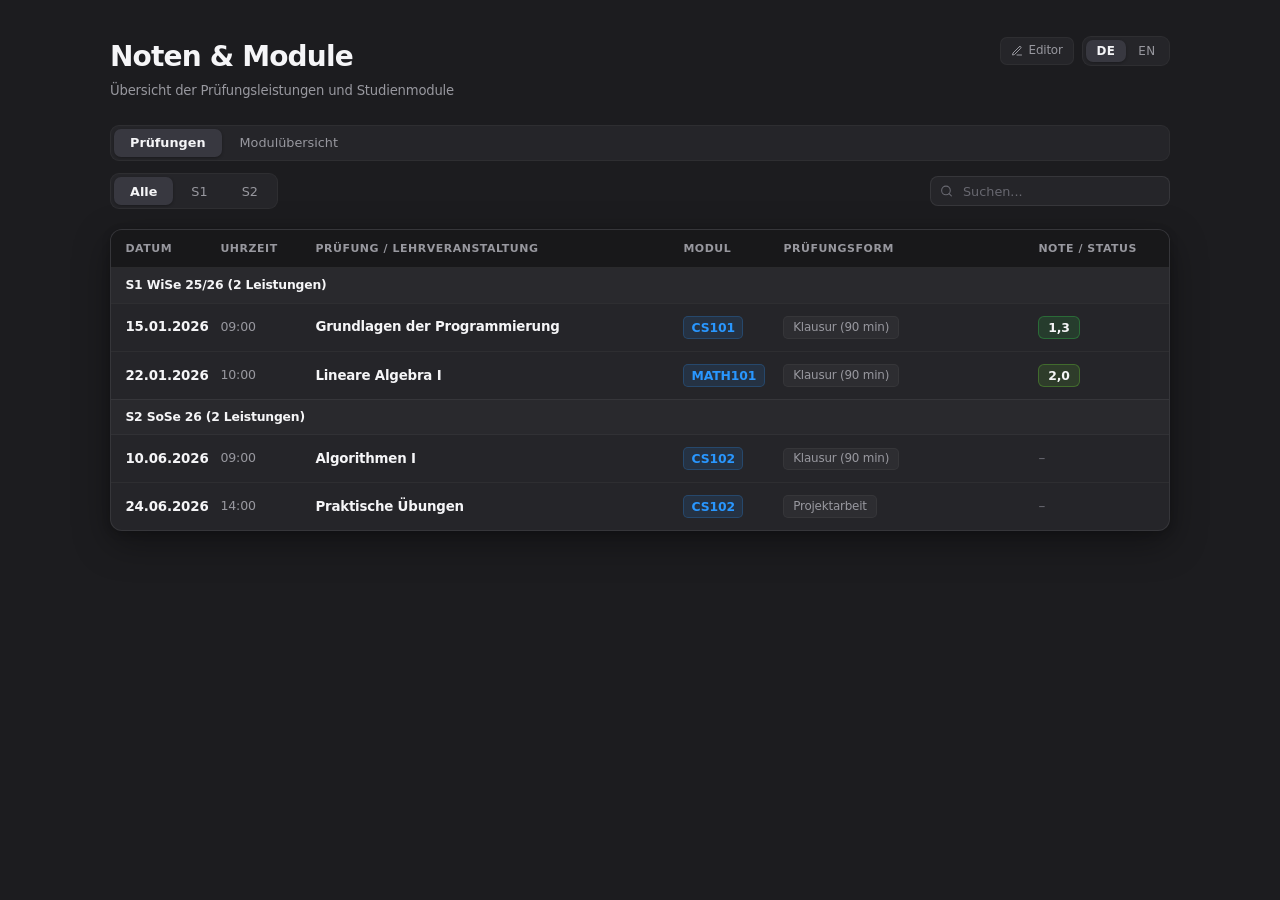
==== index.html @ 687e47d4 "Initial commit" ====
<!DOCTYPE html>
<html lang="de">
<head>
  <meta charset="UTF-8">
  <meta name="viewport" content="width=device-width, initial-scale=1.0, viewport-fit=cover">
  <title>Noten &amp; Module</title>
  <link rel="icon" href="data:image/svg+xml,<svg xmlns=%22http://www.w3.org/2000/svg%22 viewBox=%220 0 100 100%22><text y=%22.9em%22 font-size=%2290%22>🎓</text></svg>">
  <link rel="stylesheet" href="style.css">
</head>
<body>

  <div class="container">
    
    <header class="page-header">
      <div>
        <h1 id="pageTitle">Noten &amp; Module</h1>
        <p class="subtitle" id="pageSubtitle">Übersicht der Prüfungsleistungen und Studienmodule</p>
      </div>
      <div style="display: flex; align-items: center; gap: 0.5rem; flex-wrap: wrap;">
        <a href="editor.html" class="seg-btn" id="editorLink" style="text-decoration: none; display: inline-flex; align-items: center; gap: 0.35rem; background: var(--bg-elevated); border: 1px solid var(--border-subtle); padding: 0.25rem 0.65rem; font-size: 0.745rem; color: var(--fg-secondary);">
          <svg width="12" height="12" viewBox="0 0 24 24" fill="none" stroke="currentColor" stroke-width="2" stroke-linecap="round" stroke-linejoin="round">
            <path d="M12 20h9"></path>
            <path d="M16.5 3.5a2.121 2.121 0 0 1 3 3L7 19l-4 1 1-4L16.5 3.5z"></path>
          </svg>
          <span>Editor</span>
        </a>
        <div class="segmented-control lang-toggle" id="langToggle">
          <button class="seg-btn active" data-lang="de">DE</button>
          <button class="seg-btn" data-lang="en">EN</button>
        </div>
      </div>
    </header>

    
    <div class="controls-wrapper">
      
      <div class="segmented-control" id="viewToggle" role="tablist">
        <button class="seg-btn active" data-view="exams">Prüfungen</button>
        <button class="seg-btn" data-view="modules">Modulübersicht</button>
      </div>

      
      <div class="sub-toolbar">
        <div class="segmented-control scrollable" id="semesterToggle">
          <button class="seg-btn active" data-sem="all">Alle</button>
          
        </div>

        <div class="search-box">
          <svg class="search-icon" viewBox="0 0 24 24" fill="none" stroke="currentColor" stroke-width="2" stroke-linecap="round" stroke-linejoin="round">
            <circle cx="11" cy="11" r="8"></circle>
            <line x1="21" y1="21" x2="16.65" y2="16.65"></line>
          </svg>
          <input 
            type="text" 
            id="searchInput" 
            class="search-input" 
            placeholder="Suchen..."
            autocomplete="off"
          >
        </div>
      </div>
    </div>

    
    <div class="card">
      <div class="table-scroll-wrapper" id="contentArea">
        
      </div>
    </div>
  </div>

  <script>
    
    let DB = null;
    let currentView = 'exams';
    let currentSemester = 'all';
    let searchQuery = '';
    let currentLang = localStorage.getItem('lang') || 'de';
    const openModules = new Set();

    const I18N = {
      de: {
        title: 'Noten & Module',
        subtitle: 'Übersicht der Prüfungsleistungen und Studienmodule',
        viewExams: 'Prüfungen',
        viewModules: 'Modulübersicht',
        all: 'Alle',
        searchPlaceholder: 'Suchen...',
        noData: 'NO DATA',
        noDataSub: 'Keine Daten verfügbar',
        emptyExams: 'Keine Einträge',
        emptyExamsSub: 'Für den gewählten Filter wurden keine Prüfungstermine gefunden.',
        emptyModules: 'Keine Module',
        emptyModulesSub: 'Für den gewählten Filter wurden keine Module gefunden.',
        date: 'Datum',
        time: 'Uhrzeit',
        examCourse: 'Prüfung / Lehrveranstaltung',
        module: 'Modul',
        examFormat: 'Prüfungsform',
        gradeStatus: 'Note / Status',
        modCode: 'Modul-Code',
        modName: 'Modulbezeichnung',
        sem: 'Sem',
        ects: 'ECTS',
        modGrade: 'Modulnote',
        details: 'Details',
        weight: 'Gewicht',
        subAssessment: 'Teilleistung',
        schedule: 'Termin',
        recognized: 'Anerkannt',
        passed: 'bestanden',
        total: 'Gesamt',
        subjectsCount: n => `${n} ${n === 1 ? 'Fach' : 'Fächer'}`,
        assessmentsCount: n => `${n} ${n === 1 ? 'Leistung' : 'Leistungen'}`,
        modulesCount: n => `${n} Module`,
        goToModuleTooltip: 'Moduldetails anzeigen',
        goToExamTooltip: 'Zur Prüfungsterminansicht springen'
      },
      en: {
        title: 'Grades & Modules',
        subtitle: 'Overview of examinations and study modules',
        viewExams: 'Exams',
        viewModules: 'Module Overview',
        all: 'All',
        searchPlaceholder: 'Search...',
        noData: 'NO DATA',
        noDataSub: 'No data available',
        emptyExams: 'No entries',
        emptyExamsSub: 'No examinations found for the selected filter.',
        emptyModules: 'No modules',
        emptyModulesSub: 'No modules found for the selected filter.',
        date: 'Date',
        time: 'Time',
        examCourse: 'Exam / Course',
        module: 'Module',
        examFormat: 'Assessment Format',
        gradeStatus: 'Grade / Status',
        modCode: 'Module Code',
        modName: 'Module Title',
        sem: 'Sem',
        ects: 'ECTS',
        modGrade: 'Module Grade',
        details: 'Details',
        weight: 'Weight',
        subAssessment: 'Sub-assessment',
        schedule: 'Date / Time',
        recognized: 'Recognized',
        passed: 'passed',
        total: 'Total',
        subjectsCount: n => `${n} ${n === 1 ? 'Course' : 'Courses'}`,
        assessmentsCount: n => `${n} ${n === 1 ? 'Assessment' : 'Assessments'}`,
        modulesCount: n => `${n} Modules`,
        goToModuleTooltip: 'Show module details',
        goToExamTooltip: 'Jump to exam schedule'
      }
    };

    function t(key, arg) {
      const dict = I18N[currentLang] || I18N.de;
      const val = dict[key] || I18N.de[key] || key;
      return typeof val === 'function' ? val(arg) : val;
    }

    function applyStaticTranslations() {
      document.documentElement.lang = currentLang;
      document.title = t('title');
      const titleEl = document.getElementById('pageTitle');
      if (titleEl) titleEl.textContent = t('title');
      const subEl = document.getElementById('pageSubtitle');
      if (subEl) subEl.textContent = t('subtitle');
      const examsBtn = document.querySelector('#viewToggle [data-view="exams"]');
      if (examsBtn) examsBtn.textContent = t('viewExams');
      const modsBtn = document.querySelector('#viewToggle [data-view="modules"]');
      if (modsBtn) modsBtn.textContent = t('viewModules');
      const search = document.getElementById('searchInput');
      if (search) search.placeholder = t('searchPlaceholder');
      document.querySelectorAll('#langToggle .seg-btn').forEach(b => {
        b.classList.toggle('active', b.getAttribute('data-lang') === currentLang);
      });
    }

    function esc(s) {
      if (s === null || s === undefined) return '';
      return String(s)
        .replace(/&/g, '&amp;')
        .replace(/</g, '&lt;')
        .replace(/>/g, '&gt;')
        .replace(/"/g, '&quot;')
        .replace(/'/g, '&#39;');
    }

    function encodeSubjectId(name) {
      return String(name || '').replace(/[^a-zA-Z0-9_-]/g, '_');
    }

    function parseDateForSort(dateStr) {
      if (!dateStr) return 9999999999999;
      const str = String(dateStr).trim();
      const mFull = str.match(/^(\d{1,2})\.(\d{1,2})\.(\d{4})/);
      if (mFull) {
        return new Date(parseInt(mFull[3], 10), parseInt(mFull[2], 10) - 1, parseInt(mFull[1], 10)).getTime();
      }
      const mMonth = str.match(/^(\d{1,2})\.(\d{4})/);
      if (mMonth) {
        return new Date(parseInt(mMonth[2], 10), parseInt(mMonth[1], 10) - 1, 15).getTime();
      }
      return 9999999999999;
    }

    function parseTimeForSort(timeStr) {
      if (!timeStr) return 0;
      const m = String(timeStr).match(/^(\d{1,2}):(\d{2})/);
      return m ? parseInt(m[1], 10) * 60 + parseInt(m[2], 10) : 0;
    }

    function getGradeColors(gradeStr) {
      if (!gradeStr) return null;
      const num = parseFloat(String(gradeStr).replace(',', '.'));
      if (isNaN(num)) return null;

      let hue;
      if (num <= 1.0) {
        hue = 140;
      } else if (num <= 2.0) {
        hue = 140 - (num - 1.0) * 40;
      } else if (num <= 3.0) {
        hue = 100 - (num - 2.0) * 48;
      } else if (num <= 4.0) {
        hue = 52 - (num - 3.0) * 30;
      } else {
        hue = Math.max(4, 22 - (num - 4.0) * 18);
      }

      const color = `hsl(${Math.round(hue)}, 78%, 56%)`;
      const bg = `hsla(${Math.round(hue)}, 78%, 56%, 0.12)`;
      const border = `hsla(${Math.round(hue)}, 78%, 56%, 0.28)`;

      return { color, bg, border };
    }

    function renderStatus(grade, status) {
      const st = String(status || '').toLowerCase();
      const gr = grade && String(grade).toLowerCase() !== 'anerkannt' && String(grade).toLowerCase() !== 'recognized' ? String(grade).trim() : '';
      const colors = getGradeColors(gr);

      if (st.includes('anerkannt') || st.includes('recognized')) {
        const recognizedText = t('recognized');
        if (gr && colors) {
          return `
            <div class="status-badge" style="color: ${colors.color}; background-color: ${colors.bg}; border: 1px solid ${colors.border};">
              <span>${esc(recognizedText)}</span>
              <span class="grade-val font-semibold">(${esc(gr)})</span>
            </div>
          `;
        }
        return `
          <div class="status-badge status-anerkannt">
            <span>${esc(recognizedText)}</span>
          </div>
        `;
      }

      if ((st.includes('bestanden') || st.includes('passed')) && !gr) {
        return `
          <div class="status-badge status-grade">
            <span>${esc(t('passed'))}</span>
          </div>
        `;
      }

      if (gr && gr !== 'offen' && gr !== 'pending') {
        if (colors) {
          return `
            <div class="status-badge" style="color: ${colors.color}; background-color: ${colors.bg}; border: 1px solid ${colors.border};">
              <span class="grade-val font-semibold">${esc(gr)}</span>
            </div>
          `;
        }
        return `
          <div class="status-badge status-grade">
            <span class="grade-val font-semibold">${esc(gr)}</span>
          </div>
        `;
      }
      return `<span class="tabular font-medium text-secondary" style="color: var(--fg-tertiary); font-size: 0.85rem;">–</span>`;
    }

    function goToModule(moduleCode) {
      currentView = 'modules';
      document.querySelectorAll('#viewToggle .seg-btn').forEach(b => {
        b.classList.toggle('active', b.getAttribute('data-view') === 'modules');
      });

      if (searchQuery) {
        searchQuery = '';
        const si = document.getElementById('searchInput');
        if (si) si.value = '';
      }

      const mod = (DB.modules || []).find(m => m.code === moduleCode);
      if (mod && currentSemester !== 'all') {
        const modSems = mod.semesters || [mod.semester];
        if (!modSems.includes(Number(currentSemester))) {
          currentSemester = 'all';
          document.querySelectorAll('#semesterToggle .seg-btn').forEach(b => {
            b.classList.toggle('active', b.getAttribute('data-sem') === 'all');
          });
        }
      }

      render();

      setTimeout(() => {
        const el = document.getElementById('mod-row-' + moduleCode);
        if (el) {
          el.scrollIntoView({ behavior: 'smooth', block: 'center' });
          el.classList.remove('highlight-glow');
          void el.offsetWidth;
          el.classList.add('highlight-glow');
        }
      }, 60);
    }

    function goToExam(subjectName) {
      currentView = 'exams';
      document.querySelectorAll('#viewToggle .seg-btn').forEach(b => {
        b.classList.toggle('active', b.getAttribute('data-view') === 'exams');
      });

      if (searchQuery) {
        searchQuery = '';
        const si = document.getElementById('searchInput');
        if (si) si.value = '';
      }

      let targetSem = null;
      (DB.modules || []).forEach(m => {
        (m.subjects || []).forEach(s => {
          if (s.name === subjectName) {
            targetSem = (s.semester !== undefined && s.semester !== null) ? Number(s.semester) : Number(m.semester);
          }
        });
      });

      if (targetSem && currentSemester !== 'all' && Number(currentSemester) !== targetSem) {
        currentSemester = 'all';
        document.querySelectorAll('#semesterToggle .seg-btn').forEach(b => {
          b.classList.toggle('active', b.getAttribute('data-sem') === 'all');
        });
      }

      render();

      setTimeout(() => {
        const el = document.getElementById('exam-row-' + encodeSubjectId(subjectName));
        if (el) {
          el.scrollIntoView({ behavior: 'smooth', block: 'center' });
          el.classList.remove('highlight-glow');
          void el.offsetWidth;
          el.classList.add('highlight-glow');
        }
      }, 60);
    }

    async function loadData() {
      const area = document.getElementById('contentArea');
      const filesToTry = currentLang === 'en'
        ? ['./data.en.json', './data.example.en.json', './data.json', './data.example.json']
        : ['./data.json', './data.example.json'];

      let loaded = false;
      for (const file of filesToTry) {
        try {
          const res = await fetch(file, { cache: 'no-store' });
          if (res.ok) {
            DB = await res.json();
            loaded = true;
            break;
          }
        } catch (e) {}
      }

      if (!loaded) {
        area.innerHTML = `
          <div class="empty-container">
            <div class="empty-icon">
              <svg width="42" height="42" viewBox="0 0 24 24" fill="none" stroke="currentColor" stroke-width="1.5">
                <circle cx="12" cy="12" r="10"></circle>
                <line x1="12" y1="8" x2="12" y2="12"></line>
                <line x1="12" y1="16" x2="12.01" y2="16"></line>
              </svg>
            </div>
            <div class="empty-title">${esc(t('noData'))}</div>
            <div class="empty-subtitle">${esc(t('noDataSub'))}</div>
          </div>
        `;
        return;
      }

      initSemesterButtons();
      render();
    }

    function initSemesterButtons() {
      const container = document.getElementById('semesterToggle');
      const sems = DB.semesters || [];

      let html = `<button class="seg-btn ${currentSemester === 'all' ? 'active' : ''}" data-sem="all">${esc(t('all'))}</button>`;
      sems.forEach(s => {
        const shortName = s.name || `S${s.id}`;
        const activeClass = String(currentSemester) === String(s.id) ? 'active' : '';
        html += `<button class="seg-btn ${activeClass}" data-sem="${s.id}">${esc(shortName)}</button>`;
      });
      container.innerHTML = html;
    }

    function renderExams() {
      const allRows = [];
      (DB.modules || []).forEach(mod => {
        (mod.subjects || []).forEach(s => {
          allRows.push({
            ...s,
            moduleCode: mod.code,
            moduleName: mod.name,
            semester: (s.semester !== undefined && s.semester !== null) ? Number(s.semester) : Number(mod.semester)
          });
        });
      });

      const q = searchQuery;
      const filtered = allRows.filter(item => {
        const matchSem = currentSemester === 'all' || item.semester === Number(currentSemester);
        const matchQuery = !q ||
          item.name.toLowerCase().includes(q) ||
          item.moduleCode.toLowerCase().includes(q) ||
          item.moduleName.toLowerCase().includes(q) ||
          (item.format && item.format.toLowerCase().includes(q)) ||
          (item.grade && String(item.grade).toLowerCase().includes(q)) ||
          (item.date && item.date.toLowerCase().includes(q));
        return matchSem && matchQuery;
      });

      if (filtered.length === 0) {
        return `
          <div class="empty-container">
            <div class="empty-icon">
              <svg width="36" height="36" viewBox="0 0 24 24" fill="none" stroke="currentColor" stroke-width="1.5">
                <circle cx="11" cy="11" r="8"></circle>
                <line x1="21" y1="21" x2="16.65" y2="16.65"></line>
              </svg>
            </div>
            <div class="empty-title">${esc(t('emptyExams'))}</div>
            <div class="empty-subtitle">${esc(t('emptyExamsSub'))}</div>
          </div>
        `;
      }

      const grouped = {};
      filtered.forEach(r => {
        grouped[r.semester] = grouped[r.semester] || [];
        grouped[r.semester].push(r);
      });

      const semMap = {};
      (DB.semesters || []).forEach(s => { semMap[s.id] = s; });

      let html = `
        <table class="tbl-exams">
          <colgroup>
            <col class="c-date">
            <col class="c-time">
            <col class="c-subj">
            <col class="c-mod">
            <col class="c-form">
            <col class="c-grade">
          </colgroup>
          <thead>
            <tr>
              <th>${esc(t('date'))}</th>
              <th>${esc(t('time'))}</th>
              <th>${esc(t('examCourse'))}</th>
              <th>${esc(t('module'))}</th>
              <th>${esc(t('examFormat'))}</th>
              <th>${esc(t('gradeStatus'))}</th>
            </tr>
          </thead>
          <tbody>
      `;

      Object.keys(grouped).sort((a,b) => a - b).forEach(semKey => {
        const sem = semMap[semKey] || { name: `S${semKey}`, period: '' };
        const rows = grouped[semKey];

        rows.sort((a, b) => {
          const d = parseDateForSort(a.date) - parseDateForSort(b.date);
          if (d !== 0) return d;
          return parseTimeForSort(a.time) - parseTimeForSort(b.time);
        });

        const semHeaderTitle = sem.period ? `${esc(sem.name)} ${esc(sem.period)}` : esc(sem.name);

        html += `
          <tr class="semester-group-header">
            <td colspan="6">${semHeaderTitle} (${t('assessmentsCount', rows.length)})</td>
          </tr>
        `;

        rows.forEach(r => {
          const rowId = 'exam-row-' + encodeSubjectId(r.name);
          html += `
            <tr class="main-row" id="${rowId}">
              <td class="tabular font-semibold cell-nowrap">${esc(r.date)}</td>
              <td class="tabular text-secondary cell-nowrap">${esc(r.time)}</td>
              <td class="font-semibold cell-wrap">${esc(r.name)}</td>
              <td class="cell-nowrap">
                <button class="code-link tabular" onclick="goToModule('${esc(r.moduleCode)}')" title="${esc(r.moduleName)} &rarr; ${esc(t('goToModuleTooltip'))}">
                  ${esc(r.moduleCode)}
                </button>
              </td>
              <td class="cell-nowrap"><span class="format-pill">${esc(r.format)}</span></td>
              <td class="cell-nowrap">${renderStatus(r.grade, r.status)}</td>
            </tr>
          `;
        });
      });

      html += `</tbody></table>`;
      return html;
    }

    function renderModules() {
      const q = searchQuery;
      const filtered = (DB.modules || []).filter(mod => {
        const modSems = mod.semesters || [mod.semester];
        const matchSem = currentSemester === 'all' || modSems.includes(Number(currentSemester));
        const subjsMatch = (mod.subjects || []).some(s => s.name.toLowerCase().includes(q));
        const matchQuery = !q ||
          mod.code.toLowerCase().includes(q) ||
          mod.name.toLowerCase().includes(q) ||
          (mod.grade && String(mod.grade).toLowerCase().includes(q)) ||
          subjsMatch;
        return matchSem && matchQuery;
      });

      if (filtered.length === 0) {
        return `
          <div class="empty-container">
            <div class="empty-icon">
              <svg width="36" height="36" viewBox="0 0 24 24" fill="none" stroke="currentColor" stroke-width="1.5">
                <circle cx="11" cy="11" r="8"></circle>
                <line x1="21" y1="21" x2="16.65" y2="16.65"></line>
              </svg>
            </div>
            <div class="empty-title">${esc(t('emptyModules'))}</div>
            <div class="empty-subtitle">${esc(t('emptyModulesSub'))}</div>
          </div>
        `;
      }

      const grouped = {};
      filtered.forEach(m => {
        grouped[m.semester] = grouped[m.semester] || [];
        grouped[m.semester].push(m);
      });

      const semMap = {};
      (DB.semesters || []).forEach(s => { semMap[s.id] = s; });

      let html = `
        <table class="tbl-modules">
          <colgroup>
            <col class="c-code">
            <col class="c-name">
            <col class="c-sem">
            <col class="c-ects">
            <col class="c-grade">
            <col class="c-action">
          </colgroup>
          <thead>
            <tr>
              <th>${esc(t('modCode'))}</th>
              <th>${esc(t('modName'))}</th>
              <th>${esc(t('sem'))}</th>
              <th>${esc(t('ects'))}</th>
              <th>${esc(t('modGrade'))}</th>
              <th style="text-align: right;">${esc(t('details'))}</th>
            </tr>
          </thead>
          <tbody>
      `;

      Object.keys(grouped).sort((a,b) => a - b).forEach(semKey => {
        const sem = semMap[semKey] || { name: `S${semKey}`, period: '' };
        const mods = grouped[semKey];
        const semHeaderTitle = sem.period ? `${esc(sem.name)} ${esc(sem.period)}` : esc(sem.name);

        html += `
          <tr class="semester-group-header">
            <td colspan="6">${semHeaderTitle} (${t('modulesCount', mods.length)})</td>
          </tr>
        `;

        mods.forEach(m => {
          const subjects = m.subjects || [];
          const hasMultiple = subjects.length > 1;
          const isOpen = openModules.has(m.code);

          let subRows = '';
          subjects.forEach(s => {
            const w = s.weight ? `<span class="weight-tag tabular">${Math.round(s.weight * 100)}%</span>` : '';
            const semBadge = (m.semesters && m.semesters.length > 1 && s.semester) 
              ? `<span class="sem-tag tabular">S${s.semester}</span> ` 
              : '';

            subRows += `
              <tr>
                <td class="cell-nowrap">${w}</td>
                <td class="cell-wrap">
                  ${semBadge}
                  <button class="subj-link" onclick="goToExam('${esc(s.name)}')" title="${esc(t('goToExamTooltip'))}">
                    <span>${esc(s.name)}</span>
                    <svg class="subj-link-icon" viewBox="0 0 16 16" fill="currentColor">
                      <path fill-rule="evenodd" d="M1 8a.5.5 0 0 1 .5-.5h11.793l-3.147-3.146a.5.5 0 0 1 .708-.708l4 4a.5.5 0 0 1 0 .708l-4 4a.5.5 0 0 1-.708-.708L13.293 8.5H1.5A.5.5 0 0 1 1 8z"/>
                    </svg>
                  </button>
                </td>
                <td class="cell-nowrap"><span class="format-pill">${esc(s.format)}</span></td>
                <td class="tabular text-secondary cell-nowrap">${esc(s.date)} ${esc(s.time)}</td>
                <td class="cell-nowrap" style="text-align: right;">${renderStatus(s.grade, s.status)}</td>
              </tr>
            `;
          });

          const actionBtn = hasMultiple 
            ? `<button class="expand-btn ${isOpen ? 'open' : ''}" onclick="toggleModule('${esc(m.code)}')">
                 <span>${t('subjectsCount', subjects.length)}</span>
                 <svg class="chevron" viewBox="0 0 12 12"><path d="M4 2.5L7.5 6L4 9.5" fill="none" stroke="currentColor" stroke-width="1.5" stroke-linecap="round" stroke-linejoin="round"/></svg>
               </button>`
            : `<button class="action-arrow-btn" onclick="goToExam('${esc(subjects[0]?.name || m.name)}')" title="${esc(t('goToExamTooltip'))}">
                 <svg viewBox="0 0 12 12"><path d="M4.5 2.5L8 6L4.5 9.5" fill="none" stroke="currentColor" stroke-width="1.5" stroke-linecap="round" stroke-linejoin="round"/></svg>
               </button>`;

          const semDisplay = m.semesterLabel || `S${m.semester}`;
          const modRowId = 'mod-row-' + m.code;

          html += `
            <tr class="main-row" id="${modRowId}">
              <td class="tabular font-semibold cell-nowrap">${esc(m.code)}</td>
              <td class="font-semibold cell-nowrap">${esc(m.name)}</td>
              <td class="tabular text-secondary cell-nowrap">${esc(semDisplay)}</td>
              <td class="tabular cell-nowrap">${m.ects} ECTS</td>
              <td class="cell-nowrap">${renderStatus(m.grade, m.status)}</td>
              <td class="cell-nowrap" style="text-align: right;">${actionBtn}</td>
            </tr>
            <tr class="details-row ${isOpen ? 'open' : ''}" id="details-${esc(m.code)}">
              <td colspan="6">
                <div class="sub-table-container">
                  <table class="sub-table">
                    <colgroup>
                      <col style="width: 55px;">
                      <col style="width: auto; min-width: 190px;">
                      <col style="width: 230px;">
                      <col style="width: 160px;">
                      <col style="width: 135px;">
                    </colgroup>
                    <thead>
                      <tr>
                        <th>${esc(t('weight'))}</th>
                        <th>${esc(t('subAssessment'))}</th>
                        <th>${esc(t('examFormat'))}</th>
                        <th>${esc(t('schedule'))}</th>
                        <th style="text-align: right;">${esc(t('gradeStatus'))}</th>
                      </tr>
                    </thead>
                    <tbody>
                      ${subRows}
                    </tbody>
                  </table>
                </div>
              </td>
            </tr>
          `;
        });
      });

      const totalEcts = filtered.reduce((acc, m) => acc + (Number(m.ects) || 0), 0);
      html += `
        </tbody>
        <tfoot>
          <tr class="summary-row">
            <td colspan="3" class="font-semibold text-secondary" style="text-align: right;">${esc(t('total'))}</td>
            <td class="tabular font-semibold cell-nowrap">&Sigma; ${totalEcts} ECTS</td>
            <td colspan="2"></td>
          </tr>
        </tfoot>
      </table>`;
      return html;
    }

    function toggleModule(code) {
      if (openModules.has(code)) {
        openModules.delete(code);
      } else {
        openModules.add(code);
      }
      render();
    }

    function render() {
      if (!DB) return;
      const area = document.getElementById('contentArea');
      if (currentView === 'exams') {
        area.innerHTML = renderExams();
      } else {
        area.innerHTML = renderModules();
      }
    }

    document.addEventListener('DOMContentLoaded', () => {
      applyStaticTranslations();
      loadData();

      document.getElementById('langToggle').addEventListener('click', (e) => {
        const btn = e.target.closest('.seg-btn');
        if (!btn) return;
        const newLang = btn.getAttribute('data-lang');
        if (newLang === currentLang) return;
        currentLang = newLang;
        localStorage.setItem('lang', currentLang);
        applyStaticTranslations();
        loadData();
      });

      document.getElementById('viewToggle').addEventListener('click', (e) => {
        const btn = e.target.closest('.seg-btn');
        if (!btn) return;
        document.querySelectorAll('#viewToggle .seg-btn').forEach(b => b.classList.remove('active'));
        btn.classList.add('active');
        currentView = btn.getAttribute('data-view');
        render();
      });

      document.getElementById('semesterToggle').addEventListener('click', (e) => {
        const btn = e.target.closest('.seg-btn');
        if (!btn) return;
        document.querySelectorAll('#semesterToggle .seg-btn').forEach(b => b.classList.remove('active'));
        btn.classList.add('active');
        currentSemester = btn.getAttribute('data-sem');
        render();
      });

      const searchInput = document.getElementById('searchInput');
      searchInput.addEventListener('input', (e) => {
        searchQuery = e.target.value.trim().toLowerCase();
        render();
      });
      searchInput.addEventListener('keydown', (e) => {
        if (e.key === 'Escape') {
          e.target.value = '';
          searchQuery = '';
          render();
        }
      });
    });
  </script>
</body>
</html>
---- style.css ----
:root {
      --bg: #1c1c1f;
      --bg-elevated: #252529;
      --bg-hover: #2f2f35;
      --bg-inset: #18181a;
      --bg-active: #383840;

      --fg: #f5f5f7;
      --fg-secondary: #98989f;
      --fg-tertiary: #686870;

      --border: rgba(255, 255, 255, 0.08);
      --border-subtle: rgba(255, 255, 255, 0.04);
      --border-focus: rgba(41, 151, 255, 0.6);

      --accent: #2997ff;
      --accent-hover: #47a6ff;
      --accent-subtle: rgba(41, 151, 255, 0.12);

      --status-green: #30d158;
      --status-green-bg: rgba(48, 209, 88, 0.12);

      --status-orange: #ff9f0a;
      --status-orange-bg: rgba(255, 159, 10, 0.12);

      --card-shadow: 0 12px 36px rgba(0, 0, 0, 0.35), 0 2px 8px rgba(0, 0, 0, 0.2);

      
      --font-system: -apple-system, BlinkMacSystemFont, "SF Pro Text", "SF Pro Display", -ui-sans-serif, system-ui, sans-serif;
    }

    * {
      box-sizing: border-box;
      margin: 0;
      padding: 0;
      -webkit-tap-highlight-color: transparent;
    }

    body {
      font-family: var(--font-system);
      background-color: var(--bg);
      color: var(--fg);
      line-height: 1.47059;
      letter-spacing: -0.012em;
      padding: 2.25rem 1.25rem 4rem;
      -webkit-font-smoothing: antialiased;
      -moz-osx-font-smoothing: grayscale;
    }

    .container {
      max-width: 1060px;
      margin: 0 auto;
    }

    .tabular {
      font-variant-numeric: tabular-nums;
      letter-spacing: -0.01em;
    }

    
    header.page-header {
      display: flex;
      justify-content: space-between;
      align-items: flex-start;
      margin-bottom: 1.5rem;
      gap: 1rem;
    }

    h1 {
      font-size: 1.75rem;
      font-weight: 700;
      letter-spacing: -0.03em;
      color: var(--fg);
    }

    .subtitle {
      font-size: 0.825rem;
      color: var(--fg-secondary);
      margin-top: 0.25rem;
    }

    .lang-toggle .seg-btn {
      padding: 0.25rem 0.65rem;
      font-size: 0.745rem;
      letter-spacing: 0.04em;
    }

    
    .controls-wrapper {
      display: flex;
      flex-direction: column;
      gap: 0.75rem;
      margin-bottom: 1.25rem;
    }

    .segmented-control {
      display: inline-flex;
      background: var(--bg-elevated);
      border: 1px solid var(--border-subtle);
      padding: 3px;
      border-radius: 9px;
      gap: 2px;
      max-width: 100%;
    }

    .segmented-control.scrollable {
      overflow-x: auto;
      scrollbar-width: none;
      -webkit-overflow-scrolling: touch;
    }

    .segmented-control.scrollable::-webkit-scrollbar {
      display: none;
    }

    .seg-btn {
      font-family: var(--font-system);
      background: transparent;
      border: none;
      color: var(--fg-secondary);
      padding: 0.42rem 1rem;
      border-radius: 7px;
      font-size: 0.8rem;
      font-weight: 500;
      cursor: pointer;
      white-space: nowrap;
      transition: all 0.16s cubic-bezier(0.4, 0, 0.2, 1);
    }

    .seg-btn:hover {
      color: var(--fg);
    }

    .seg-btn.active {
      background: var(--bg-active);
      color: var(--fg);
      font-weight: 600;
      box-shadow: 0 1px 3px rgba(0, 0, 0, 0.3);
    }

    .sub-toolbar {
      display: flex;
      justify-content: space-between;
      align-items: center;
      flex-wrap: wrap;
      gap: 0.75rem;
    }

    .search-box {
      position: relative;
      flex-grow: 1;
      max-width: 240px;
    }

    .search-input {
      width: 100%;
      background: var(--bg-elevated);
      border: 1px solid var(--border);
      color: var(--fg);
      padding: 0.4rem 0.75rem 0.4rem 2rem;
      border-radius: 8px;
      font-size: 0.8rem;
      font-family: var(--font-system);
      outline: none;
      transition: all 0.2s ease;
    }

    .search-input::placeholder {
      color: var(--fg-tertiary);
    }

    .search-input:focus {
      background: var(--bg-hover);
      border-color: var(--border-focus);
      box-shadow: 0 0 0 3px rgba(41, 151, 255, 0.2);
    }

    .search-icon {
      position: absolute;
      left: 0.65rem;
      top: 50%;
      transform: translateY(-50%);
      width: 13px;
      height: 13px;
      color: var(--fg-tertiary);
      pointer-events: none;
    }

    
    .card {
      background: var(--bg-elevated);
      border: 1px solid var(--border);
      border-radius: 12px;
      box-shadow: var(--card-shadow);
      overflow: hidden;
      margin-bottom: 1.25rem;
    }

    .table-scroll-wrapper {
      width: 100%;
      overflow-x: auto;
      -webkit-overflow-scrolling: touch;
    }

    table {
      width: 100%;
      border-collapse: collapse;
      table-layout: fixed;
      font-size: 0.835rem;
      text-align: left;
    }

    
    .tbl-exams { min-width: 900px; }
    .tbl-exams col.c-date   { width: 95px; }
    .tbl-exams col.c-time   { width: 95px; }
    .tbl-exams col.c-subj   { width: auto; min-width: 210px; }
    .tbl-exams col.c-mod    { width: 100px; }
    .tbl-exams col.c-form   { width: 255px; }
    .tbl-exams col.c-grade  { width: 145px; }

    
    .tbl-modules { min-width: 900px; }
    .tbl-modules col.c-code   { width: 115px; }
    .tbl-modules col.c-name   { width: auto; min-width: 360px; }
    .tbl-modules col.c-sem    { width: 75px; }
    .tbl-modules col.c-ects   { width: 85px; }
    .tbl-modules col.c-grade  { width: 140px; }
    .tbl-modules col.c-action { width: 95px; }

    tfoot tr.summary-row td {
      background: var(--bg-inset);
      border-top: 1px solid var(--border);
      font-weight: 600;
      font-size: 0.8rem;
      color: var(--fg);
      padding: 0.65rem 0.9rem;
    }

    thead th {
      background: var(--bg-inset);
      color: var(--fg-secondary);
      font-weight: 600;
      text-transform: uppercase;
      font-size: 0.685rem;
      letter-spacing: 0.05em;
      padding: 0.65rem 0.9rem;
      border-bottom: 1px solid var(--border);
      user-select: none;
    }

    tr.semester-group-header td {
      background: rgba(255, 255, 255, 0.02);
      font-weight: 600;
      font-size: 0.775rem;
      color: var(--fg);
      padding: 0.55rem 0.9rem;
      border-top: 1px solid var(--border);
      border-bottom: 1px solid var(--border-subtle);
    }

    tbody tr.main-row {
      border-bottom: 1px solid var(--border-subtle);
      transition: background-color 0.15s ease;
    }

    tbody tr.main-row:last-child {
      border-bottom: none;
    }

    tbody tr.main-row:hover {
      background-color: var(--bg-hover);
    }

    tbody td {
      padding: 0.75rem 0.9rem;
      vertical-align: middle;
      line-height: 1.35;
    }

    .cell-wrap {
      white-space: normal;
      word-break: normal;
      overflow-wrap: break-word;
      hyphens: auto;
    }

    .cell-nowrap {
      white-space: nowrap;
    }

    .text-secondary {
      color: var(--fg-secondary);
      font-size: 0.785rem;
    }

    .text-tertiary {
      color: var(--fg-tertiary);
    }

    .font-semibold {
      font-weight: 600;
      color: var(--fg);
    }

    
    .code-link {
      font-family: var(--font-system);
      font-size: 0.775rem;
      font-weight: 600;
      color: var(--accent);
      background: var(--accent-subtle);
      border: 1px solid rgba(41, 151, 255, 0.22);
      padding: 0.18rem 0.45rem;
      border-radius: 5px;
      cursor: pointer;
      display: inline-block;
      transition: all 0.15s ease;
      white-space: nowrap;
    }

    .code-link:hover {
      background: rgba(41, 151, 255, 0.25);
      color: var(--accent-hover);
      border-color: rgba(41, 151, 255, 0.4);
    }

    .subj-link {
      font-family: var(--font-system);
      font-size: 0.835rem;
      font-weight: 600;
      color: var(--fg);
      background: transparent;
      border: none;
      cursor: pointer;
      padding: 0;
      text-align: left;
      transition: color 0.15s ease;
      display: inline-flex;
      align-items: center;
      gap: 0.3rem;
    }

    .subj-link:hover {
      color: var(--accent);
    }

    .subj-link-icon {
      opacity: 0;
      width: 10px;
      height: 10px;
      color: var(--accent);
      transition: all 0.15s ease;
      transform: translateX(-3px);
    }

    .subj-link:hover .subj-link-icon {
      opacity: 1;
      transform: translateX(0);
    }

    
    @keyframes appleRowGlow {
      0% {
        background-color: rgba(41, 151, 255, 0.35);
      }
      60% {
        background-color: rgba(41, 151, 255, 0.12);
      }
      100% {
        background-color: transparent;
      }
    }

    .highlight-glow {
      animation: appleRowGlow 1.8s cubic-bezier(0.2, 0.8, 0.2, 1) forwards !important;
    }

    
    .status-badge {
      display: inline-flex;
      align-items: center;
      gap: 0.35rem;
      font-size: 0.775rem;
      font-weight: 500;
      white-space: nowrap;
      padding: 0.18rem 0.55rem;
      border-radius: 6px;
      line-height: 1.25;
      letter-spacing: -0.01em;
    }

    .status-anerkannt {
      background-color: rgba(48, 209, 88, 0.12);
      color: var(--status-green);
      border: 1px solid rgba(48, 209, 88, 0.28);
    }

    .status-grade {
      background-color: rgba(48, 209, 88, 0.12);
      color: var(--status-green);
      border: 1px solid rgba(48, 209, 88, 0.28);
    }

    .status-badge .grade-val {
      font-weight: 600;
    }

    .format-pill {
      display: inline-block;
      font-size: 0.745rem;
      color: var(--fg-secondary);
      background: rgba(255, 255, 255, 0.04);
      border: 1px solid var(--border-subtle);
      padding: 0.18rem 0.55rem;
      border-radius: 5px;
      line-height: 1.25;
      white-space: nowrap;
    }

    .sem-tag {
      font-size: 0.685rem;
      font-weight: 600;
      color: var(--accent);
      background: var(--accent-subtle);
      padding: 0.1rem 0.3rem;
      border-radius: 4px;
      margin-right: 0.25rem;
      white-space: nowrap;
    }

    
    .expand-btn {
      font-family: var(--font-system);
      background: rgba(255, 255, 255, 0.05);
      border: 1px solid var(--border-subtle);
      color: var(--fg-secondary);
      font-size: 0.75rem;
      font-weight: 500;
      cursor: pointer;
      display: inline-flex;
      align-items: center;
      gap: 0.35rem;
      padding: 0.22rem 0.55rem;
      border-radius: 6px;
      transition: all 0.15s ease;
    }

    .expand-btn:hover {
      background: rgba(255, 255, 255, 0.1);
      color: var(--fg);
      border-color: var(--border);
    }

    .action-arrow-btn {
      background: transparent;
      border: none;
      color: var(--fg-tertiary);
      cursor: pointer;
      display: inline-flex;
      align-items: center;
      justify-content: center;
      padding: 0.25rem 0.4rem;
      border-radius: 4px;
      transition: color 0.15s ease, transform 0.15s ease;
    }

    .action-arrow-btn:hover {
      color: var(--fg);
      transform: translateX(2px);
    }

    .action-arrow-btn svg {
      width: 11px;
      height: 11px;
    }

    .chevron {
      width: 10px;
      height: 10px;
      transition: transform 0.2s cubic-bezier(0.4, 0, 0.2, 1);
    }

    .expand-btn.open .chevron {
      transform: rotate(90deg);
    }

    tr.details-row {
      display: none;
      background: var(--bg-inset);
      border-bottom: 1px solid var(--border);
    }

    tr.details-row.open {
      display: table-row;
    }

    .sub-table-container {
      padding: 0.75rem 0.9rem 0.75rem 1.8rem;
    }

    .sub-table {
      width: 100%;
      min-width: unset;
      table-layout: fixed;
      border-collapse: collapse;
      font-size: 0.785rem;
      background: var(--bg-elevated);
      border: 1px solid var(--border-subtle);
      border-radius: 7px;
      overflow: hidden;
    }

    .sub-table th {
      background: rgba(255, 255, 255, 0.02);
      border-bottom: 1px solid var(--border);
      padding: 0.45rem 0.7rem;
      font-size: 0.65rem;
      text-transform: uppercase;
      letter-spacing: 0.04em;
      color: var(--fg-secondary);
    }

    .sub-table td {
      padding: 0.55rem 0.7rem;
      border-bottom: 1px solid var(--border-subtle);
      background: transparent;
      line-height: 1.35;
    }

    .sub-table tr:last-child td {
      border-bottom: none;
    }

    .weight-tag {
      font-size: 0.7rem;
      font-weight: 600;
      color: var(--fg-secondary);
      background: rgba(255, 255, 255, 0.05);
      padding: 0.1rem 0.3rem;
      border-radius: 3px;
      border: 1px solid var(--border-subtle);
    }

    
    .empty-container {
      padding: 4.5rem 1.5rem;
      text-align: center;
    }

    .empty-icon {
      margin-bottom: 0.75rem;
      color: var(--fg-tertiary);
    }

    .empty-title {
      font-size: 1.15rem;
      font-weight: 700;
      color: var(--fg);
      letter-spacing: -0.015em;
      margin-bottom: 0.35rem;
    }

    .empty-subtitle {
      font-size: 0.85rem;
      color: var(--fg-secondary);
      max-width: 420px;
      margin: 0 auto;
      line-height: 1.4;
    }

    
    @media (max-width: 680px) {
      body {
        padding: 1rem 0.65rem 3rem;
      }

      header.page-header {
        align-items: center;
        margin-bottom: 1rem;
      }

      .lang-toggle {
        width: auto;
        flex-shrink: 0;
      }

      h1 {
        font-size: 1.35rem;
      }

      .search-box {
        max-width: 100%;
      }

      .search-input {
        font-size: 16px;
        padding: 0.5rem 0.75rem 0.5rem 2.2rem;
      }

      .sub-toolbar {
        flex-direction: column-reverse;
        align-items: stretch;
        gap: 0.6rem;
      }

      .segmented-control {
        width: 100%;
      }

      .segmented-control.scrollable {
        padding: 4px;
      }

      .seg-btn {
        padding: 0.45rem 0.85rem;
      }

      #viewToggle .seg-btn {
        flex: 1;
        text-align: center;
      }

      .card {
        border-radius: 10px;
        margin-bottom: 1rem;
      }

      tbody td {
        padding: 0.6rem 0.65rem;
        font-size: 0.785rem;
      }

      thead th {
        padding: 0.5rem 0.65rem;
        font-size: 0.65rem;
      }

      .sub-table-container {
        padding: 0.5rem 0.4rem 0.5rem 0.75rem;
      }

      .sub-table td {
        padding: 0.45rem 0.5rem;
        font-size: 0.735rem;
      }

      .sub-table th {
        padding: 0.35rem 0.5rem;
      }

      .action-arrow-btn {
        padding: 0.4rem 0.6rem;
        min-height: 32px;
      }
    }

    @media print {
      body { padding: 0; background: #fff; color: #000; }
      .controls-wrapper { display: none; }
      .card { border: 1px solid #ccc; box-shadow: none; border-radius: 0; }
      tr.details-row { display: table-row !important; }
      .expand-btn { display: none; }
    }
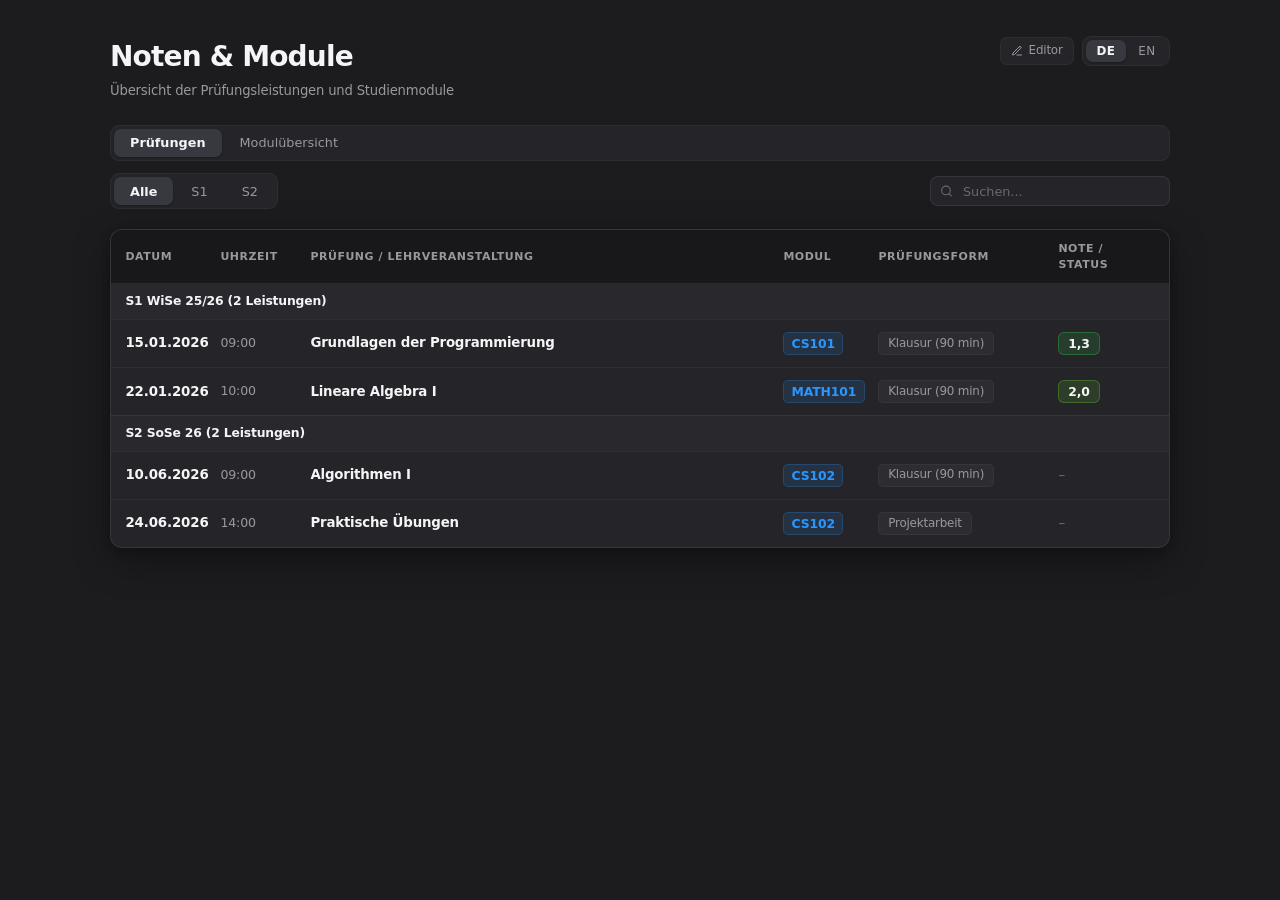
==== commit 6a614286: "fix: responsive table scaling and text wrapping" ====
--- a/index.html
+++ b/index.html
@@ -518,7 +518,7 @@
                   ${esc(r.moduleCode)}
                 </button>
               </td>
-              <td class="cell-nowrap"><span class="format-pill">${esc(r.format)}</span></td>
+              <td><span class="format-pill">${esc(r.format)}</span></td>
               <td class="cell-nowrap">${renderStatus(r.grade, r.status)}</td>
             </tr>
           `;
@@ -625,7 +625,7 @@
                     </svg>
                   </button>
                 </td>
-                <td class="cell-nowrap"><span class="format-pill">${esc(s.format)}</span></td>
+                <td><span class="format-pill">${esc(s.format)}</span></td>
                 <td class="tabular text-secondary cell-nowrap">${esc(s.date)} ${esc(s.time)}</td>
                 <td class="cell-nowrap" style="text-align: right;">${renderStatus(s.grade, s.status)}</td>
               </tr>
@@ -647,7 +647,7 @@
           html += `
             <tr class="main-row" id="${modRowId}">
               <td class="tabular font-semibold cell-nowrap">${esc(m.code)}</td>
-              <td class="font-semibold cell-nowrap">${esc(m.name)}</td>
+              <td class="font-semibold cell-wrap">${esc(m.name)}</td>
               <td class="tabular text-secondary cell-nowrap">${esc(semDisplay)}</td>
               <td class="tabular cell-nowrap">${m.ects} ECTS</td>
               <td class="cell-nowrap">${renderStatus(m.grade, m.status)}</td>
@@ -659,10 +659,10 @@
                   <table class="sub-table">
                     <colgroup>
                       <col style="width: 55px;">
-                      <col style="width: auto; min-width: 190px;">
-                      <col style="width: 230px;">
-                      <col style="width: 160px;">
+                      <col style="width: auto; min-width: 160px;">
+                      <col style="width: 170px;">
                       <col style="width: 135px;">
+                      <col style="width: 115px;">
                     </colgroup>
                     <thead>
                       <tr>
--- a/style.css
+++ b/style.css
@@ -211,22 +211,22 @@
     }
 
     
-    .tbl-exams { min-width: 900px; }
+    .tbl-exams { width: 100%; min-width: 680px; }
     .tbl-exams col.c-date   { width: 95px; }
-    .tbl-exams col.c-time   { width: 95px; }
-    .tbl-exams col.c-subj   { width: auto; min-width: 210px; }
-    .tbl-exams col.c-mod    { width: 100px; }
-    .tbl-exams col.c-form   { width: 255px; }
-    .tbl-exams col.c-grade  { width: 145px; }
-
-    
-    .tbl-modules { min-width: 900px; }
-    .tbl-modules col.c-code   { width: 115px; }
-    .tbl-modules col.c-name   { width: auto; min-width: 360px; }
-    .tbl-modules col.c-sem    { width: 75px; }
-    .tbl-modules col.c-ects   { width: 85px; }
-    .tbl-modules col.c-grade  { width: 140px; }
-    .tbl-modules col.c-action { width: 95px; }
+    .tbl-exams col.c-time   { width: 90px; }
+    .tbl-exams col.c-subj   { width: auto; min-width: 170px; }
+    .tbl-exams col.c-mod    { width: 95px; }
+    .tbl-exams col.c-form   { width: 180px; }
+    .tbl-exams col.c-grade  { width: 125px; }
+
+    
+    .tbl-modules { width: 100%; min-width: 650px; }
+    .tbl-modules col.c-code   { width: 105px; }
+    .tbl-modules col.c-name   { width: auto; min-width: 200px; }
+    .tbl-modules col.c-sem    { width: 65px; }
+    .tbl-modules col.c-ects   { width: 75px; }
+    .tbl-modules col.c-grade  { width: 120px; }
+    .tbl-modules col.c-action { width: 90px; }
 
     tfoot tr.summary-row td {
       background: var(--bg-inset);
@@ -414,8 +414,9 @@
       border: 1px solid var(--border-subtle);
       padding: 0.18rem 0.55rem;
       border-radius: 5px;
-      line-height: 1.25;
-      white-space: nowrap;
+      line-height: 1.3;
+      white-space: normal;
+      word-break: normal;
     }
 
     .sem-tag {
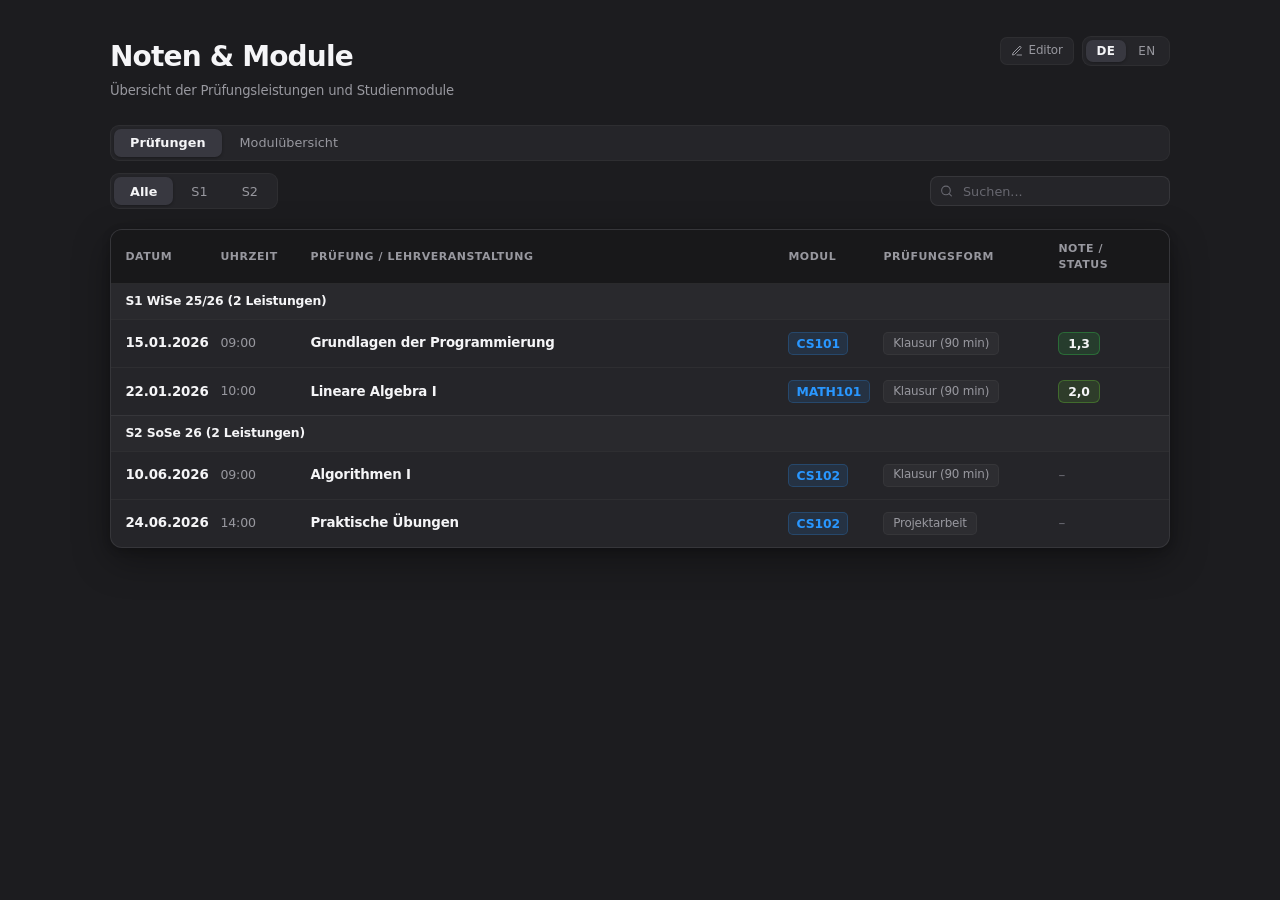
==== commit afdf9da7: "fix: widen action column to fit expand button without scroll" ====
--- a/index.html
+++ b/index.html
@@ -584,7 +584,7 @@
               <th>${esc(t('sem'))}</th>
               <th>${esc(t('ects'))}</th>
               <th>${esc(t('modGrade'))}</th>
-              <th style="text-align: right;">${esc(t('details'))}</th>
+              <th class="cell-action">${esc(t('details'))}</th>
             </tr>
           </thead>
           <tbody>
@@ -651,18 +651,18 @@
               <td class="tabular text-secondary cell-nowrap">${esc(semDisplay)}</td>
               <td class="tabular cell-nowrap">${m.ects} ECTS</td>
               <td class="cell-nowrap">${renderStatus(m.grade, m.status)}</td>
-              <td class="cell-nowrap" style="text-align: right;">${actionBtn}</td>
+              <td class="cell-action">${actionBtn}</td>
             </tr>
             <tr class="details-row ${isOpen ? 'open' : ''}" id="details-${esc(m.code)}">
               <td colspan="6">
                 <div class="sub-table-container">
                   <table class="sub-table">
                     <colgroup>
-                      <col style="width: 55px;">
-                      <col style="width: auto; min-width: 160px;">
-                      <col style="width: 170px;">
-                      <col style="width: 135px;">
-                      <col style="width: 115px;">
+                      <col style="width: 50px;">
+                      <col style="width: auto;">
+                      <col style="width: 160px;">
+                      <col style="width: 130px;">
+                      <col style="width: 110px;">
                     </colgroup>
                     <thead>
                       <tr>
--- a/style.css
+++ b/style.css
@@ -211,22 +211,39 @@
     }
 
     
-    .tbl-exams { width: 100%; min-width: 680px; }
+    .tbl-exams { width: 100%; min-width: 650px; }
     .tbl-exams col.c-date   { width: 95px; }
     .tbl-exams col.c-time   { width: 90px; }
-    .tbl-exams col.c-subj   { width: auto; min-width: 170px; }
+    .tbl-exams col.c-subj   { width: auto; }
     .tbl-exams col.c-mod    { width: 95px; }
-    .tbl-exams col.c-form   { width: 180px; }
+    .tbl-exams col.c-form   { width: 175px; }
     .tbl-exams col.c-grade  { width: 125px; }
 
     
-    .tbl-modules { width: 100%; min-width: 650px; }
+    .tbl-modules { width: 100%; min-width: 620px; }
     .tbl-modules col.c-code   { width: 105px; }
-    .tbl-modules col.c-name   { width: auto; min-width: 200px; }
+    .tbl-modules col.c-name   { width: auto; }
     .tbl-modules col.c-sem    { width: 65px; }
     .tbl-modules col.c-ects   { width: 75px; }
     .tbl-modules col.c-grade  { width: 120px; }
-    .tbl-modules col.c-action { width: 90px; }
+    .tbl-modules col.c-action { width: 120px; }
+
+    .cell-action {
+      text-align: right;
+      white-space: nowrap;
+      padding-right: 0.9rem !important;
+      padding-left: 0.25rem !important;
+    }
+
+    thead th.cell-action {
+      text-align: right;
+      padding-right: 0.9rem !important;
+      padding-left: 0.25rem !important;
+    }
+
+    tr.details-row > td {
+      padding: 0;
+    }
 
     tfoot tr.summary-row td {
       background: var(--bg-inset);
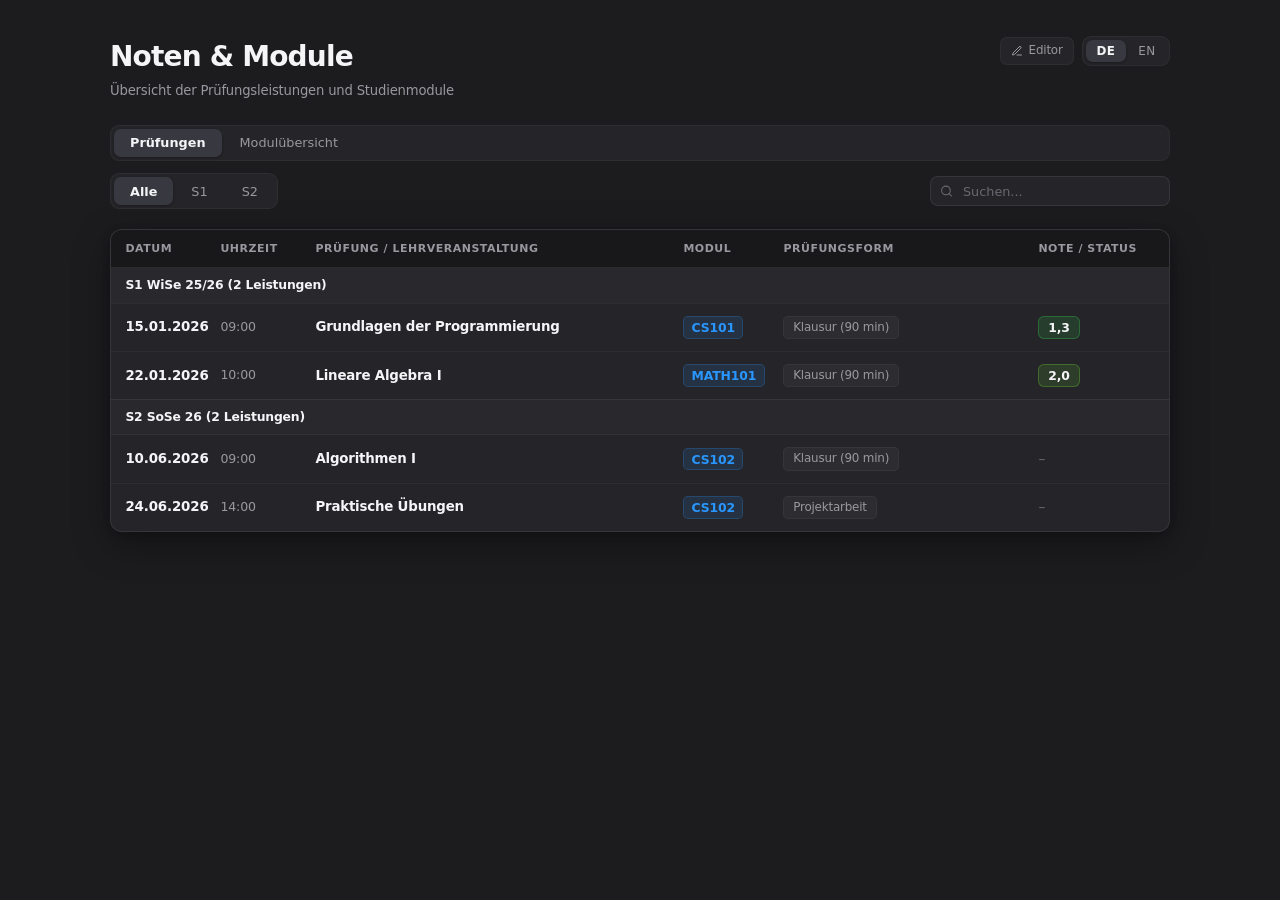
==== commit b776160b: "align table column widths with reference site and fix expand button sizing" ====
--- a/index.html
+++ b/index.html
@@ -518,7 +518,7 @@
                   ${esc(r.moduleCode)}
                 </button>
               </td>
-              <td><span class="format-pill">${esc(r.format)}</span></td>
+              <td class="cell-nowrap"><span class="format-pill">${esc(r.format)}</span></td>
               <td class="cell-nowrap">${renderStatus(r.grade, r.status)}</td>
             </tr>
           `;
@@ -625,7 +625,7 @@
                     </svg>
                   </button>
                 </td>
-                <td><span class="format-pill">${esc(s.format)}</span></td>
+                <td class="cell-nowrap"><span class="format-pill">${esc(s.format)}</span></td>
                 <td class="tabular text-secondary cell-nowrap">${esc(s.date)} ${esc(s.time)}</td>
                 <td class="cell-nowrap" style="text-align: right;">${renderStatus(s.grade, s.status)}</td>
               </tr>
@@ -647,7 +647,7 @@
           html += `
             <tr class="main-row" id="${modRowId}">
               <td class="tabular font-semibold cell-nowrap">${esc(m.code)}</td>
-              <td class="font-semibold cell-wrap">${esc(m.name)}</td>
+              <td class="font-semibold cell-nowrap">${esc(m.name)}</td>
               <td class="tabular text-secondary cell-nowrap">${esc(semDisplay)}</td>
               <td class="tabular cell-nowrap">${m.ects} ECTS</td>
               <td class="cell-nowrap">${renderStatus(m.grade, m.status)}</td>
@@ -658,11 +658,11 @@
                 <div class="sub-table-container">
                   <table class="sub-table">
                     <colgroup>
-                      <col style="width: 50px;">
-                      <col style="width: auto;">
+                      <col style="width: 55px;">
+                      <col style="width: auto; min-width: 190px;">
+                      <col style="width: 230px;">
                       <col style="width: 160px;">
-                      <col style="width: 130px;">
-                      <col style="width: 110px;">
+                      <col style="width: 135px;">
                     </colgroup>
                     <thead>
                       <tr>
--- a/style.css
+++ b/style.css
@@ -211,22 +211,22 @@
     }
 
     
-    .tbl-exams { width: 100%; min-width: 650px; }
+    .tbl-exams { width: 100%; min-width: 900px; }
     .tbl-exams col.c-date   { width: 95px; }
-    .tbl-exams col.c-time   { width: 90px; }
-    .tbl-exams col.c-subj   { width: auto; }
-    .tbl-exams col.c-mod    { width: 95px; }
-    .tbl-exams col.c-form   { width: 175px; }
-    .tbl-exams col.c-grade  { width: 125px; }
-
-    
-    .tbl-modules { width: 100%; min-width: 620px; }
-    .tbl-modules col.c-code   { width: 105px; }
-    .tbl-modules col.c-name   { width: auto; }
-    .tbl-modules col.c-sem    { width: 65px; }
-    .tbl-modules col.c-ects   { width: 75px; }
-    .tbl-modules col.c-grade  { width: 120px; }
-    .tbl-modules col.c-action { width: 120px; }
+    .tbl-exams col.c-time   { width: 95px; }
+    .tbl-exams col.c-subj   { width: auto; min-width: 210px; }
+    .tbl-exams col.c-mod    { width: 100px; }
+    .tbl-exams col.c-form   { width: 255px; }
+    .tbl-exams col.c-grade  { width: 145px; }
+
+    
+    .tbl-modules { width: 100%; min-width: 900px; }
+    .tbl-modules col.c-code   { width: 115px; }
+    .tbl-modules col.c-name   { width: auto; min-width: 360px; }
+    .tbl-modules col.c-sem    { width: 75px; }
+    .tbl-modules col.c-ects   { width: 85px; }
+    .tbl-modules col.c-grade  { width: 140px; }
+    .tbl-modules col.c-action { width: 110px; }
 
     .cell-action {
       text-align: right;
@@ -458,10 +458,11 @@
       cursor: pointer;
       display: inline-flex;
       align-items: center;
-      gap: 0.35rem;
-      padding: 0.22rem 0.55rem;
+      gap: 0.3rem;
+      padding: 0.22rem 0.5rem;
       border-radius: 6px;
       transition: all 0.15s ease;
+      white-space: nowrap;
     }
 
     .expand-btn:hover {
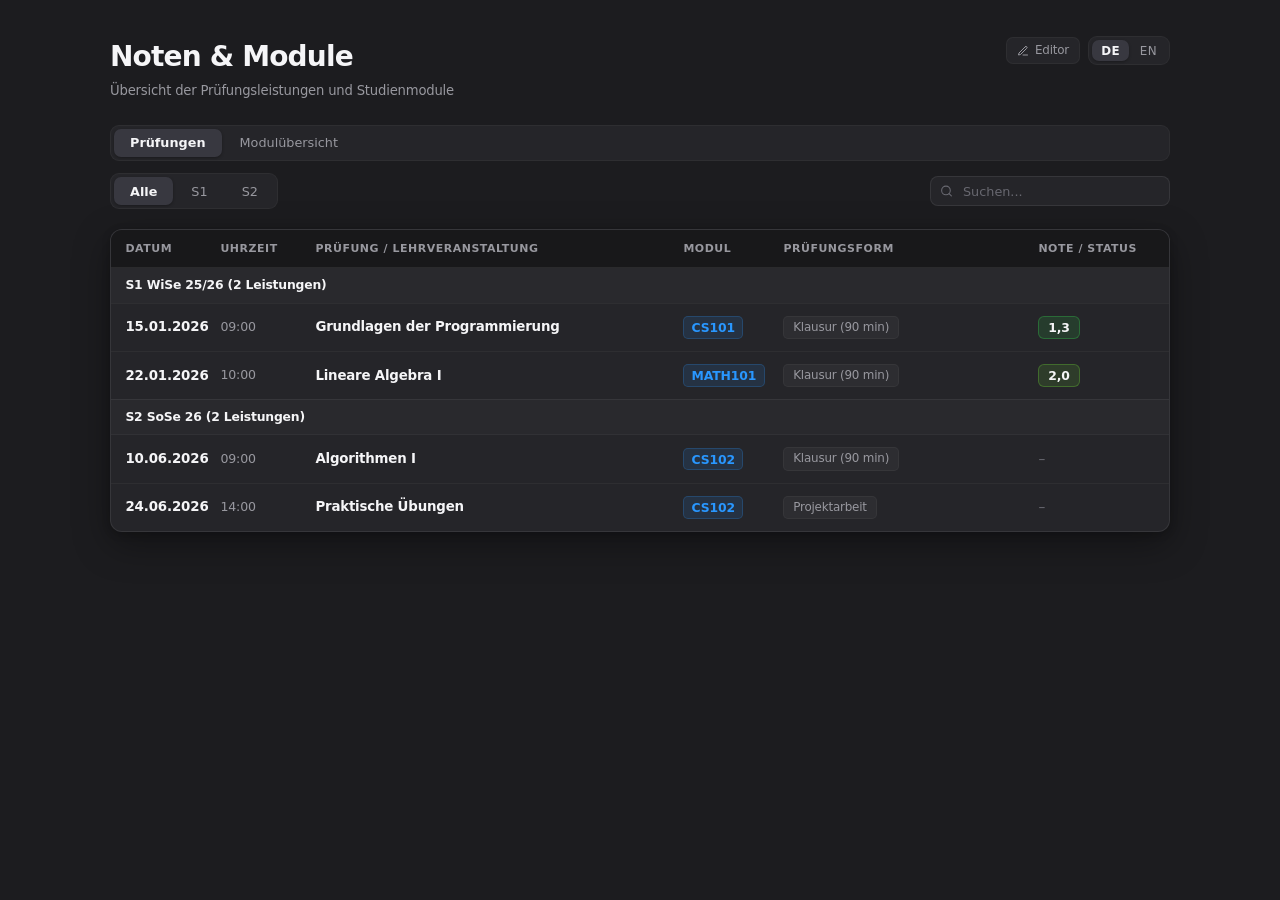
==== commit 25864c6f: "fix mobile lang toggle sizing and header layout" ====
--- a/index.html
+++ b/index.html
@@ -16,8 +16,8 @@
         <h1 id="pageTitle">Noten &amp; Module</h1>
         <p class="subtitle" id="pageSubtitle">Übersicht der Prüfungsleistungen und Studienmodule</p>
       </div>
-      <div style="display: flex; align-items: center; gap: 0.5rem; flex-wrap: wrap;">
-        <a href="editor.html" class="seg-btn" id="editorLink" style="text-decoration: none; display: inline-flex; align-items: center; gap: 0.35rem; background: var(--bg-elevated); border: 1px solid var(--border-subtle); padding: 0.25rem 0.65rem; font-size: 0.745rem; color: var(--fg-secondary);">
+      <div class="header-actions">
+        <a href="editor.html" class="header-action-btn" id="editorLink">
           <svg width="12" height="12" viewBox="0 0 24 24" fill="none" stroke="currentColor" stroke-width="2" stroke-linecap="round" stroke-linejoin="round">
             <path d="M12 20h9"></path>
             <path d="M16.5 3.5a2.121 2.121 0 0 1 3 3L7 19l-4 1 1-4L16.5 3.5z"></path>
--- a/style.css
+++ b/style.css
@@ -79,10 +79,48 @@
       margin-top: 0.25rem;
     }
 
-    .lang-toggle .seg-btn {
+    .header-actions {
+      display: flex;
+      align-items: center;
+      gap: 0.5rem;
+      flex-shrink: 0;
+    }
+
+    .header-action-btn {
+      text-decoration: none;
+      display: inline-flex;
+      align-items: center;
+      gap: 0.35rem;
+      background: var(--bg-elevated);
+      border: 1px solid var(--border-subtle);
+      border-radius: 7px;
       padding: 0.25rem 0.65rem;
       font-size: 0.745rem;
+      font-weight: 500;
+      color: var(--fg-secondary);
+      transition: all 0.15s ease;
+      white-space: nowrap;
+    }
+
+    .header-action-btn:hover {
+      background: var(--bg-hover);
+      color: var(--fg);
+      border-color: var(--border);
+    }
+
+    .lang-toggle {
+      display: inline-flex;
+      width: auto !important;
+      flex-shrink: 0 !important;
+    }
+
+    .lang-toggle .seg-btn {
+      padding: 0.22rem 0.55rem;
+      font-size: 0.745rem;
       letter-spacing: 0.04em;
+      min-width: 32px;
+      text-align: center;
+      line-height: 1.2;
     }
 
     
@@ -595,13 +633,31 @@
       }
 
       header.page-header {
-        align-items: center;
+        align-items: flex-start;
         margin-bottom: 1rem;
+        gap: 0.75rem;
+      }
+
+      .header-actions {
+        gap: 0.35rem;
+      }
+
+      .header-action-btn {
+        padding: 0.22rem 0.5rem;
+        font-size: 0.72rem;
       }
 
       .lang-toggle {
-        width: auto;
-        flex-shrink: 0;
+        width: auto !important;
+        flex-shrink: 0 !important;
+        display: inline-flex !important;
+      }
+
+      .lang-toggle .seg-btn {
+        padding: 0.22rem 0.5rem !important;
+        font-size: 0.72rem !important;
+        min-width: 28px !important;
+        line-height: 1.2 !important;
       }
 
       h1 {
@@ -623,7 +679,7 @@
         gap: 0.6rem;
       }
 
-      .segmented-control {
+      .segmented-control:not(.lang-toggle) {
         width: 100%;
       }
 
@@ -633,6 +689,12 @@
 
       .seg-btn {
         padding: 0.45rem 0.85rem;
+      }
+
+      .lang-toggle .seg-btn {
+        padding: 0.22rem 0.5rem !important;
+        font-size: 0.72rem !important;
+        min-width: 28px !important;
       }
 
       #viewToggle .seg-btn {
